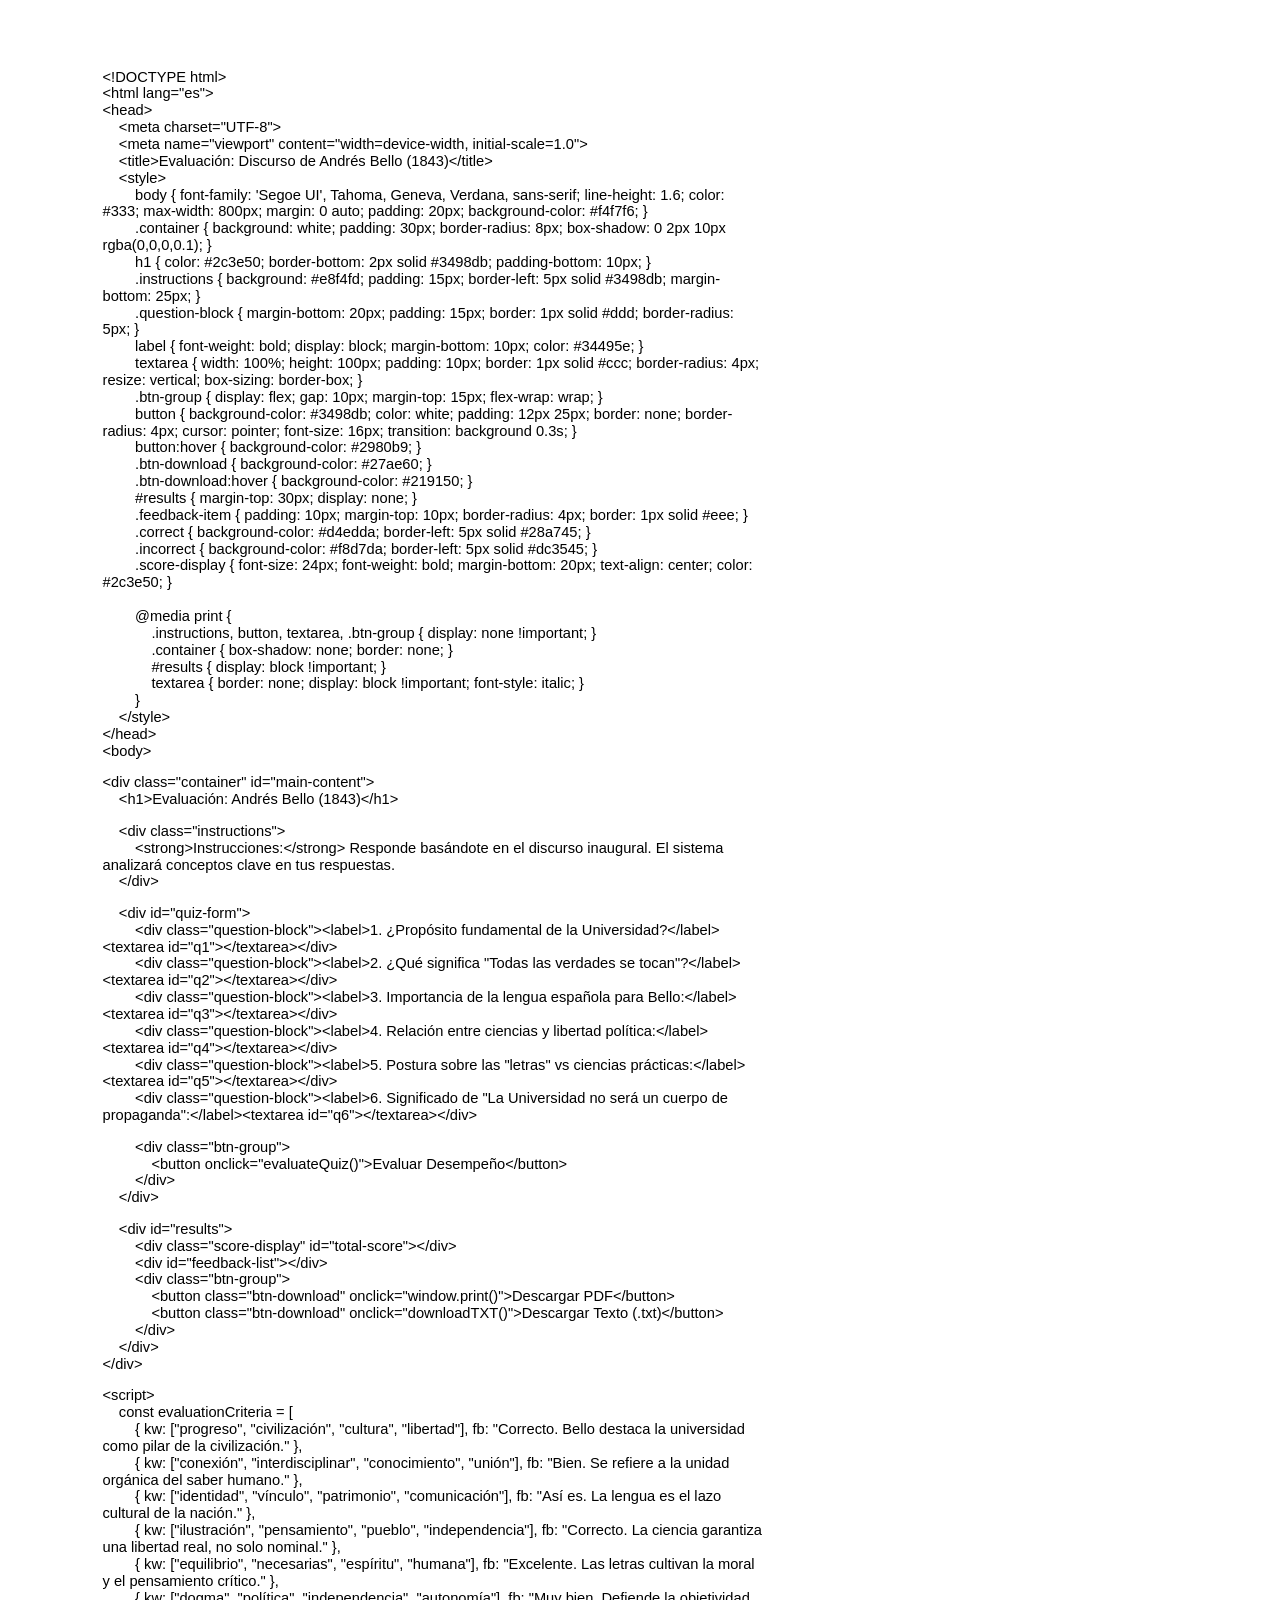
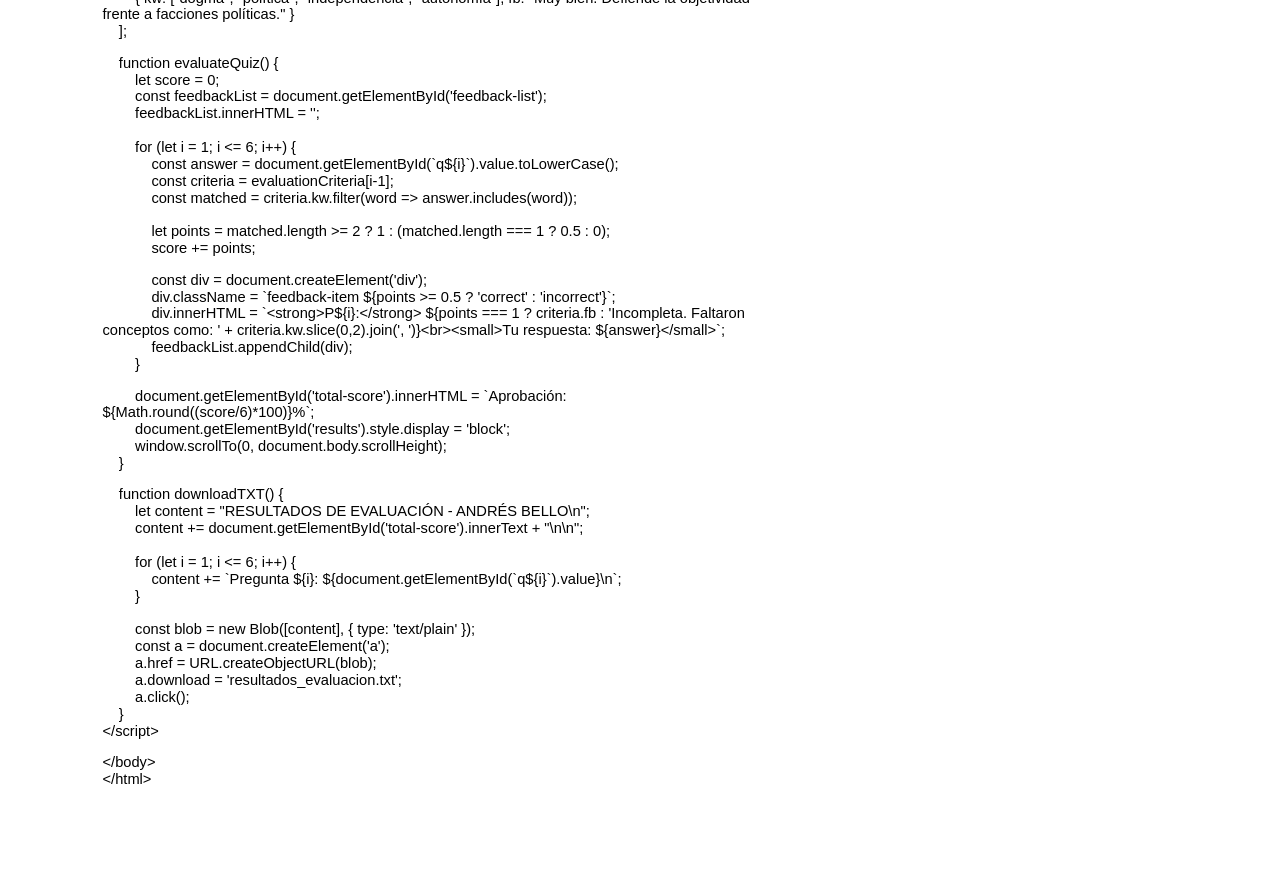
==== index.html @ 49337f55 "Add files via upload" ====
<html><head><meta content="text/html; charset=UTF-8" http-equiv="content-type"><style type="text/css">ol{margin:0;padding:0}table td,table th{padding:0}.c1{color:#000000;font-weight:400;text-decoration:none;vertical-align:baseline;font-size:11pt;font-family:"Arial";font-style:normal}.c0{padding-top:0pt;padding-bottom:0pt;line-height:1.15;orphans:2;widows:2;text-align:left}.c3{background-color:#ffffff;max-width:495.8pt;padding:45.4pt 45.4pt 58.4pt 70.9pt}.c2{height:11pt}.title{padding-top:0pt;color:#000000;font-size:26pt;padding-bottom:3pt;font-family:"Arial";line-height:1.15;page-break-after:avoid;orphans:2;widows:2;text-align:left}.subtitle{padding-top:0pt;color:#666666;font-size:15pt;padding-bottom:16pt;font-family:"Arial";line-height:1.15;page-break-after:avoid;orphans:2;widows:2;text-align:left}li{color:#000000;font-size:11pt;font-family:"Arial"}p{margin:0;color:#000000;font-size:11pt;font-family:"Arial"}h1{padding-top:20pt;color:#000000;font-size:20pt;padding-bottom:6pt;font-family:"Arial";line-height:1.15;page-break-after:avoid;orphans:2;widows:2;text-align:left}h2{padding-top:18pt;color:#000000;font-size:16pt;padding-bottom:6pt;font-family:"Arial";line-height:1.15;page-break-after:avoid;orphans:2;widows:2;text-align:left}h3{padding-top:16pt;color:#434343;font-size:14pt;padding-bottom:4pt;font-family:"Arial";line-height:1.15;page-break-after:avoid;orphans:2;widows:2;text-align:left}h4{padding-top:14pt;color:#666666;font-size:12pt;padding-bottom:4pt;font-family:"Arial";line-height:1.15;page-break-after:avoid;orphans:2;widows:2;text-align:left}h5{padding-top:12pt;color:#666666;font-size:11pt;padding-bottom:4pt;font-family:"Arial";line-height:1.15;page-break-after:avoid;orphans:2;widows:2;text-align:left}h6{padding-top:12pt;color:#666666;font-size:11pt;padding-bottom:4pt;font-family:"Arial";line-height:1.15;page-break-after:avoid;font-style:italic;orphans:2;widows:2;text-align:left}</style></head><body class="c3 doc-content"><p class="c0"><span class="c1">&lt;!DOCTYPE html&gt;</span></p><p class="c0"><span class="c1">&lt;html lang=&quot;es&quot;&gt;</span></p><p class="c0"><span class="c1">&lt;head&gt;</span></p><p class="c0"><span class="c1">&nbsp; &nbsp; &lt;meta charset=&quot;UTF-8&quot;&gt;</span></p><p class="c0"><span class="c1">&nbsp; &nbsp; &lt;meta name=&quot;viewport&quot; content=&quot;width=device-width, initial-scale=1.0&quot;&gt;</span></p><p class="c0"><span class="c1">&nbsp; &nbsp; &lt;title&gt;Evaluaci&oacute;n: Discurso de Andr&eacute;s Bello (1843)&lt;/title&gt;</span></p><p class="c0"><span class="c1">&nbsp; &nbsp; &lt;style&gt;</span></p><p class="c0"><span class="c1">&nbsp; &nbsp; &nbsp; &nbsp; body { font-family: &#39;Segoe UI&#39;, Tahoma, Geneva, Verdana, sans-serif; line-height: 1.6; color: #333; max-width: 800px; margin: 0 auto; padding: 20px; background-color: #f4f7f6; }</span></p><p class="c0"><span class="c1">&nbsp; &nbsp; &nbsp; &nbsp; .container { background: white; padding: 30px; border-radius: 8px; box-shadow: 0 2px 10px rgba(0,0,0,0.1); }</span></p><p class="c0"><span class="c1">&nbsp; &nbsp; &nbsp; &nbsp; h1 { color: #2c3e50; border-bottom: 2px solid #3498db; padding-bottom: 10px; }</span></p><p class="c0"><span class="c1">&nbsp; &nbsp; &nbsp; &nbsp; .instructions { background: #e8f4fd; padding: 15px; border-left: 5px solid #3498db; margin-bottom: 25px; }</span></p><p class="c0"><span class="c1">&nbsp; &nbsp; &nbsp; &nbsp; .question-block { margin-bottom: 20px; padding: 15px; border: 1px solid #ddd; border-radius: 5px; }</span></p><p class="c0"><span class="c1">&nbsp; &nbsp; &nbsp; &nbsp; label { font-weight: bold; display: block; margin-bottom: 10px; color: #34495e; }</span></p><p class="c0"><span class="c1">&nbsp; &nbsp; &nbsp; &nbsp; textarea { width: 100%; height: 100px; padding: 10px; border: 1px solid #ccc; border-radius: 4px; resize: vertical; box-sizing: border-box; }</span></p><p class="c0"><span class="c1">&nbsp; &nbsp; &nbsp; &nbsp; .btn-group { display: flex; gap: 10px; margin-top: 15px; flex-wrap: wrap; }</span></p><p class="c0"><span class="c1">&nbsp; &nbsp; &nbsp; &nbsp; button { background-color: #3498db; color: white; padding: 12px 25px; border: none; border-radius: 4px; cursor: pointer; font-size: 16px; transition: background 0.3s; }</span></p><p class="c0"><span class="c1">&nbsp; &nbsp; &nbsp; &nbsp; button:hover { background-color: #2980b9; }</span></p><p class="c0"><span class="c1">&nbsp; &nbsp; &nbsp; &nbsp; .btn-download { background-color: #27ae60; }</span></p><p class="c0"><span class="c1">&nbsp; &nbsp; &nbsp; &nbsp; .btn-download:hover { background-color: #219150; }</span></p><p class="c0"><span class="c1">&nbsp; &nbsp; &nbsp; &nbsp; #results { margin-top: 30px; display: none; }</span></p><p class="c0"><span class="c1">&nbsp; &nbsp; &nbsp; &nbsp; .feedback-item { padding: 10px; margin-top: 10px; border-radius: 4px; border: 1px solid #eee; }</span></p><p class="c0"><span class="c1">&nbsp; &nbsp; &nbsp; &nbsp; .correct { background-color: #d4edda; border-left: 5px solid #28a745; }</span></p><p class="c0"><span class="c1">&nbsp; &nbsp; &nbsp; &nbsp; .incorrect { background-color: #f8d7da; border-left: 5px solid #dc3545; }</span></p><p class="c0"><span class="c1">&nbsp; &nbsp; &nbsp; &nbsp; .score-display { font-size: 24px; font-weight: bold; margin-bottom: 20px; text-align: center; color: #2c3e50; }</span></p><p class="c0"><span class="c1">&nbsp; &nbsp; &nbsp; &nbsp; </span></p><p class="c0"><span class="c1">&nbsp; &nbsp; &nbsp; &nbsp; @media print {</span></p><p class="c0"><span class="c1">&nbsp; &nbsp; &nbsp; &nbsp; &nbsp; &nbsp; .instructions, button, textarea, .btn-group { display: none !important; }</span></p><p class="c0"><span class="c1">&nbsp; &nbsp; &nbsp; &nbsp; &nbsp; &nbsp; .container { box-shadow: none; border: none; }</span></p><p class="c0"><span class="c1">&nbsp; &nbsp; &nbsp; &nbsp; &nbsp; &nbsp; #results { display: block !important; }</span></p><p class="c0"><span class="c1">&nbsp; &nbsp; &nbsp; &nbsp; &nbsp; &nbsp; textarea { border: none; display: block !important; font-style: italic; }</span></p><p class="c0"><span class="c1">&nbsp; &nbsp; &nbsp; &nbsp; }</span></p><p class="c0"><span class="c1">&nbsp; &nbsp; &lt;/style&gt;</span></p><p class="c0"><span class="c1">&lt;/head&gt;</span></p><p class="c0"><span class="c1">&lt;body&gt;</span></p><p class="c0 c2"><span class="c1"></span></p><p class="c0"><span class="c1">&lt;div class=&quot;container&quot; id=&quot;main-content&quot;&gt;</span></p><p class="c0"><span class="c1">&nbsp; &nbsp; &lt;h1&gt;Evaluaci&oacute;n: Andr&eacute;s Bello (1843)&lt;/h1&gt;</span></p><p class="c0 c2"><span class="c1"></span></p><p class="c0"><span class="c1">&nbsp; &nbsp; &lt;div class=&quot;instructions&quot;&gt;</span></p><p class="c0"><span class="c1">&nbsp; &nbsp; &nbsp; &nbsp; &lt;strong&gt;Instrucciones:&lt;/strong&gt; Responde bas&aacute;ndote en el discurso inaugural. El sistema analizar&aacute; conceptos clave en tus respuestas.</span></p><p class="c0"><span class="c1">&nbsp; &nbsp; &lt;/div&gt;</span></p><p class="c0 c2"><span class="c1"></span></p><p class="c0"><span class="c1">&nbsp; &nbsp; &lt;div id=&quot;quiz-form&quot;&gt;</span></p><p class="c0"><span class="c1">&nbsp; &nbsp; &nbsp; &nbsp; &lt;div class=&quot;question-block&quot;&gt;&lt;label&gt;1. &iquest;Prop&oacute;sito fundamental de la Universidad?&lt;/label&gt;&lt;textarea id=&quot;q1&quot;&gt;&lt;/textarea&gt;&lt;/div&gt;</span></p><p class="c0"><span class="c1">&nbsp; &nbsp; &nbsp; &nbsp; &lt;div class=&quot;question-block&quot;&gt;&lt;label&gt;2. &iquest;Qu&eacute; significa &quot;Todas las verdades se tocan&quot;?&lt;/label&gt;&lt;textarea id=&quot;q2&quot;&gt;&lt;/textarea&gt;&lt;/div&gt;</span></p><p class="c0"><span class="c1">&nbsp; &nbsp; &nbsp; &nbsp; &lt;div class=&quot;question-block&quot;&gt;&lt;label&gt;3. Importancia de la lengua espa&ntilde;ola para Bello:&lt;/label&gt;&lt;textarea id=&quot;q3&quot;&gt;&lt;/textarea&gt;&lt;/div&gt;</span></p><p class="c0"><span class="c1">&nbsp; &nbsp; &nbsp; &nbsp; &lt;div class=&quot;question-block&quot;&gt;&lt;label&gt;4. Relaci&oacute;n entre ciencias y libertad pol&iacute;tica:&lt;/label&gt;&lt;textarea id=&quot;q4&quot;&gt;&lt;/textarea&gt;&lt;/div&gt;</span></p><p class="c0"><span class="c1">&nbsp; &nbsp; &nbsp; &nbsp; &lt;div class=&quot;question-block&quot;&gt;&lt;label&gt;5. Postura sobre las &quot;letras&quot; vs ciencias pr&aacute;cticas:&lt;/label&gt;&lt;textarea id=&quot;q5&quot;&gt;&lt;/textarea&gt;&lt;/div&gt;</span></p><p class="c0"><span class="c1">&nbsp; &nbsp; &nbsp; &nbsp; &lt;div class=&quot;question-block&quot;&gt;&lt;label&gt;6. Significado de &quot;La Universidad no ser&aacute; un cuerpo de propaganda&quot;:&lt;/label&gt;&lt;textarea id=&quot;q6&quot;&gt;&lt;/textarea&gt;&lt;/div&gt;</span></p><p class="c0 c2"><span class="c1"></span></p><p class="c0"><span class="c1">&nbsp; &nbsp; &nbsp; &nbsp; &lt;div class=&quot;btn-group&quot;&gt;</span></p><p class="c0"><span class="c1">&nbsp; &nbsp; &nbsp; &nbsp; &nbsp; &nbsp; &lt;button onclick=&quot;evaluateQuiz()&quot;&gt;Evaluar Desempe&ntilde;o&lt;/button&gt;</span></p><p class="c0"><span class="c1">&nbsp; &nbsp; &nbsp; &nbsp; &lt;/div&gt;</span></p><p class="c0"><span class="c1">&nbsp; &nbsp; &lt;/div&gt;</span></p><p class="c0 c2"><span class="c1"></span></p><p class="c0"><span class="c1">&nbsp; &nbsp; &lt;div id=&quot;results&quot;&gt;</span></p><p class="c0"><span class="c1">&nbsp; &nbsp; &nbsp; &nbsp; &lt;div class=&quot;score-display&quot; id=&quot;total-score&quot;&gt;&lt;/div&gt;</span></p><p class="c0"><span class="c1">&nbsp; &nbsp; &nbsp; &nbsp; &lt;div id=&quot;feedback-list&quot;&gt;&lt;/div&gt;</span></p><p class="c0"><span class="c1">&nbsp; &nbsp; &nbsp; &nbsp; &lt;div class=&quot;btn-group&quot;&gt;</span></p><p class="c0"><span class="c1">&nbsp; &nbsp; &nbsp; &nbsp; &nbsp; &nbsp; &lt;button class=&quot;btn-download&quot; onclick=&quot;window.print()&quot;&gt;Descargar PDF&lt;/button&gt;</span></p><p class="c0"><span class="c1">&nbsp; &nbsp; &nbsp; &nbsp; &nbsp; &nbsp; &lt;button class=&quot;btn-download&quot; onclick=&quot;downloadTXT()&quot;&gt;Descargar Texto (.txt)&lt;/button&gt;</span></p><p class="c0"><span class="c1">&nbsp; &nbsp; &nbsp; &nbsp; &lt;/div&gt;</span></p><p class="c0"><span class="c1">&nbsp; &nbsp; &lt;/div&gt;</span></p><p class="c0"><span class="c1">&lt;/div&gt;</span></p><p class="c0 c2"><span class="c1"></span></p><p class="c0"><span class="c1">&lt;script&gt;</span></p><p class="c0"><span class="c1">&nbsp; &nbsp; const evaluationCriteria = [</span></p><p class="c0"><span class="c1">&nbsp; &nbsp; &nbsp; &nbsp; { kw: [&quot;progreso&quot;, &quot;civilizaci&oacute;n&quot;, &quot;cultura&quot;, &quot;libertad&quot;], fb: &quot;Correcto. Bello destaca la universidad como pilar de la civilizaci&oacute;n.&quot; },</span></p><p class="c0"><span class="c1">&nbsp; &nbsp; &nbsp; &nbsp; { kw: [&quot;conexi&oacute;n&quot;, &quot;interdisciplinar&quot;, &quot;conocimiento&quot;, &quot;uni&oacute;n&quot;], fb: &quot;Bien. Se refiere a la unidad org&aacute;nica del saber humano.&quot; },</span></p><p class="c0"><span class="c1">&nbsp; &nbsp; &nbsp; &nbsp; { kw: [&quot;identidad&quot;, &quot;v&iacute;nculo&quot;, &quot;patrimonio&quot;, &quot;comunicaci&oacute;n&quot;], fb: &quot;As&iacute; es. La lengua es el lazo cultural de la naci&oacute;n.&quot; },</span></p><p class="c0"><span class="c1">&nbsp; &nbsp; &nbsp; &nbsp; { kw: [&quot;ilustraci&oacute;n&quot;, &quot;pensamiento&quot;, &quot;pueblo&quot;, &quot;independencia&quot;], fb: &quot;Correcto. La ciencia garantiza una libertad real, no solo nominal.&quot; },</span></p><p class="c0"><span class="c1">&nbsp; &nbsp; &nbsp; &nbsp; { kw: [&quot;equilibrio&quot;, &quot;necesarias&quot;, &quot;esp&iacute;ritu&quot;, &quot;humana&quot;], fb: &quot;Excelente. Las letras cultivan la moral y el pensamiento cr&iacute;tico.&quot; },</span></p><p class="c0"><span class="c1">&nbsp; &nbsp; &nbsp; &nbsp; { kw: [&quot;dogma&quot;, &quot;pol&iacute;tica&quot;, &quot;independencia&quot;, &quot;autonom&iacute;a&quot;], fb: &quot;Muy bien. Defiende la objetividad frente a facciones pol&iacute;ticas.&quot; }</span></p><p class="c0"><span class="c1">&nbsp; &nbsp; ];</span></p><p class="c0 c2"><span class="c1"></span></p><p class="c0"><span class="c1">&nbsp; &nbsp; function evaluateQuiz() {</span></p><p class="c0"><span class="c1">&nbsp; &nbsp; &nbsp; &nbsp; let score = 0;</span></p><p class="c0"><span class="c1">&nbsp; &nbsp; &nbsp; &nbsp; const feedbackList = document.getElementById(&#39;feedback-list&#39;);</span></p><p class="c0"><span class="c1">&nbsp; &nbsp; &nbsp; &nbsp; feedbackList.innerHTML = &#39;&#39;;</span></p><p class="c0"><span class="c1">&nbsp; &nbsp; &nbsp; &nbsp; </span></p><p class="c0"><span class="c1">&nbsp; &nbsp; &nbsp; &nbsp; for (let i = 1; i &lt;= 6; i++) {</span></p><p class="c0"><span class="c1">&nbsp; &nbsp; &nbsp; &nbsp; &nbsp; &nbsp; const answer = document.getElementById(`q${i}`).value.toLowerCase();</span></p><p class="c0"><span class="c1">&nbsp; &nbsp; &nbsp; &nbsp; &nbsp; &nbsp; const criteria = evaluationCriteria[i-1];</span></p><p class="c0"><span class="c1">&nbsp; &nbsp; &nbsp; &nbsp; &nbsp; &nbsp; const matched = criteria.kw.filter(word =&gt; answer.includes(word));</span></p><p class="c0"><span class="c1">&nbsp; &nbsp; &nbsp; &nbsp; &nbsp; &nbsp; </span></p><p class="c0"><span class="c1">&nbsp; &nbsp; &nbsp; &nbsp; &nbsp; &nbsp; let points = matched.length &gt;= 2 ? 1 : (matched.length === 1 ? 0.5 : 0);</span></p><p class="c0"><span class="c1">&nbsp; &nbsp; &nbsp; &nbsp; &nbsp; &nbsp; score += points;</span></p><p class="c0 c2"><span class="c1"></span></p><p class="c0"><span class="c1">&nbsp; &nbsp; &nbsp; &nbsp; &nbsp; &nbsp; const div = document.createElement(&#39;div&#39;);</span></p><p class="c0"><span class="c1">&nbsp; &nbsp; &nbsp; &nbsp; &nbsp; &nbsp; div.className = `feedback-item ${points &gt;= 0.5 ? &#39;correct&#39; : &#39;incorrect&#39;}`;</span></p><p class="c0"><span class="c1">&nbsp; &nbsp; &nbsp; &nbsp; &nbsp; &nbsp; div.innerHTML = `&lt;strong&gt;P${i}:&lt;/strong&gt; ${points === 1 ? criteria.fb : &#39;Incompleta. Faltaron conceptos como: &#39; + criteria.kw.slice(0,2).join(&#39;, &#39;)}&lt;br&gt;&lt;small&gt;Tu respuesta: ${answer}&lt;/small&gt;`;</span></p><p class="c0"><span class="c1">&nbsp; &nbsp; &nbsp; &nbsp; &nbsp; &nbsp; feedbackList.appendChild(div);</span></p><p class="c0"><span class="c1">&nbsp; &nbsp; &nbsp; &nbsp; }</span></p><p class="c0 c2"><span class="c1"></span></p><p class="c0"><span class="c1">&nbsp; &nbsp; &nbsp; &nbsp; document.getElementById(&#39;total-score&#39;).innerHTML = `Aprobaci&oacute;n: ${Math.round((score/6)*100)}%`;</span></p><p class="c0"><span class="c1">&nbsp; &nbsp; &nbsp; &nbsp; document.getElementById(&#39;results&#39;).style.display = &#39;block&#39;;</span></p><p class="c0"><span class="c1">&nbsp; &nbsp; &nbsp; &nbsp; window.scrollTo(0, document.body.scrollHeight);</span></p><p class="c0"><span class="c1">&nbsp; &nbsp; }</span></p><p class="c0 c2"><span class="c1"></span></p><p class="c0"><span class="c1">&nbsp; &nbsp; function downloadTXT() {</span></p><p class="c0"><span class="c1">&nbsp; &nbsp; &nbsp; &nbsp; let content = &quot;RESULTADOS DE EVALUACI&Oacute;N - ANDR&Eacute;S BELLO\n&quot;;</span></p><p class="c0"><span class="c1">&nbsp; &nbsp; &nbsp; &nbsp; content += document.getElementById(&#39;total-score&#39;).innerText + &quot;\n\n&quot;;</span></p><p class="c0"><span class="c1">&nbsp; &nbsp; &nbsp; &nbsp; </span></p><p class="c0"><span class="c1">&nbsp; &nbsp; &nbsp; &nbsp; for (let i = 1; i &lt;= 6; i++) {</span></p><p class="c0"><span class="c1">&nbsp; &nbsp; &nbsp; &nbsp; &nbsp; &nbsp; content += `Pregunta ${i}: ${document.getElementById(`q${i}`).value}\n`;</span></p><p class="c0"><span class="c1">&nbsp; &nbsp; &nbsp; &nbsp; }</span></p><p class="c0"><span class="c1">&nbsp; &nbsp; &nbsp; &nbsp; </span></p><p class="c0"><span class="c1">&nbsp; &nbsp; &nbsp; &nbsp; const blob = new Blob([content], { type: &#39;text/plain&#39; });</span></p><p class="c0"><span class="c1">&nbsp; &nbsp; &nbsp; &nbsp; const a = document.createElement(&#39;a&#39;);</span></p><p class="c0"><span class="c1">&nbsp; &nbsp; &nbsp; &nbsp; a.href = URL.createObjectURL(blob);</span></p><p class="c0"><span class="c1">&nbsp; &nbsp; &nbsp; &nbsp; a.download = &#39;resultados_evaluacion.txt&#39;;</span></p><p class="c0"><span class="c1">&nbsp; &nbsp; &nbsp; &nbsp; a.click();</span></p><p class="c0"><span class="c1">&nbsp; &nbsp; }</span></p><p class="c0"><span class="c1">&lt;/script&gt;</span></p><p class="c0 c2"><span class="c1"></span></p><p class="c0"><span class="c1">&lt;/body&gt;</span></p><p class="c0"><span class="c1">&lt;/html&gt;</span></p><p class="c0 c2"><span class="c1"></span></p></body></html>
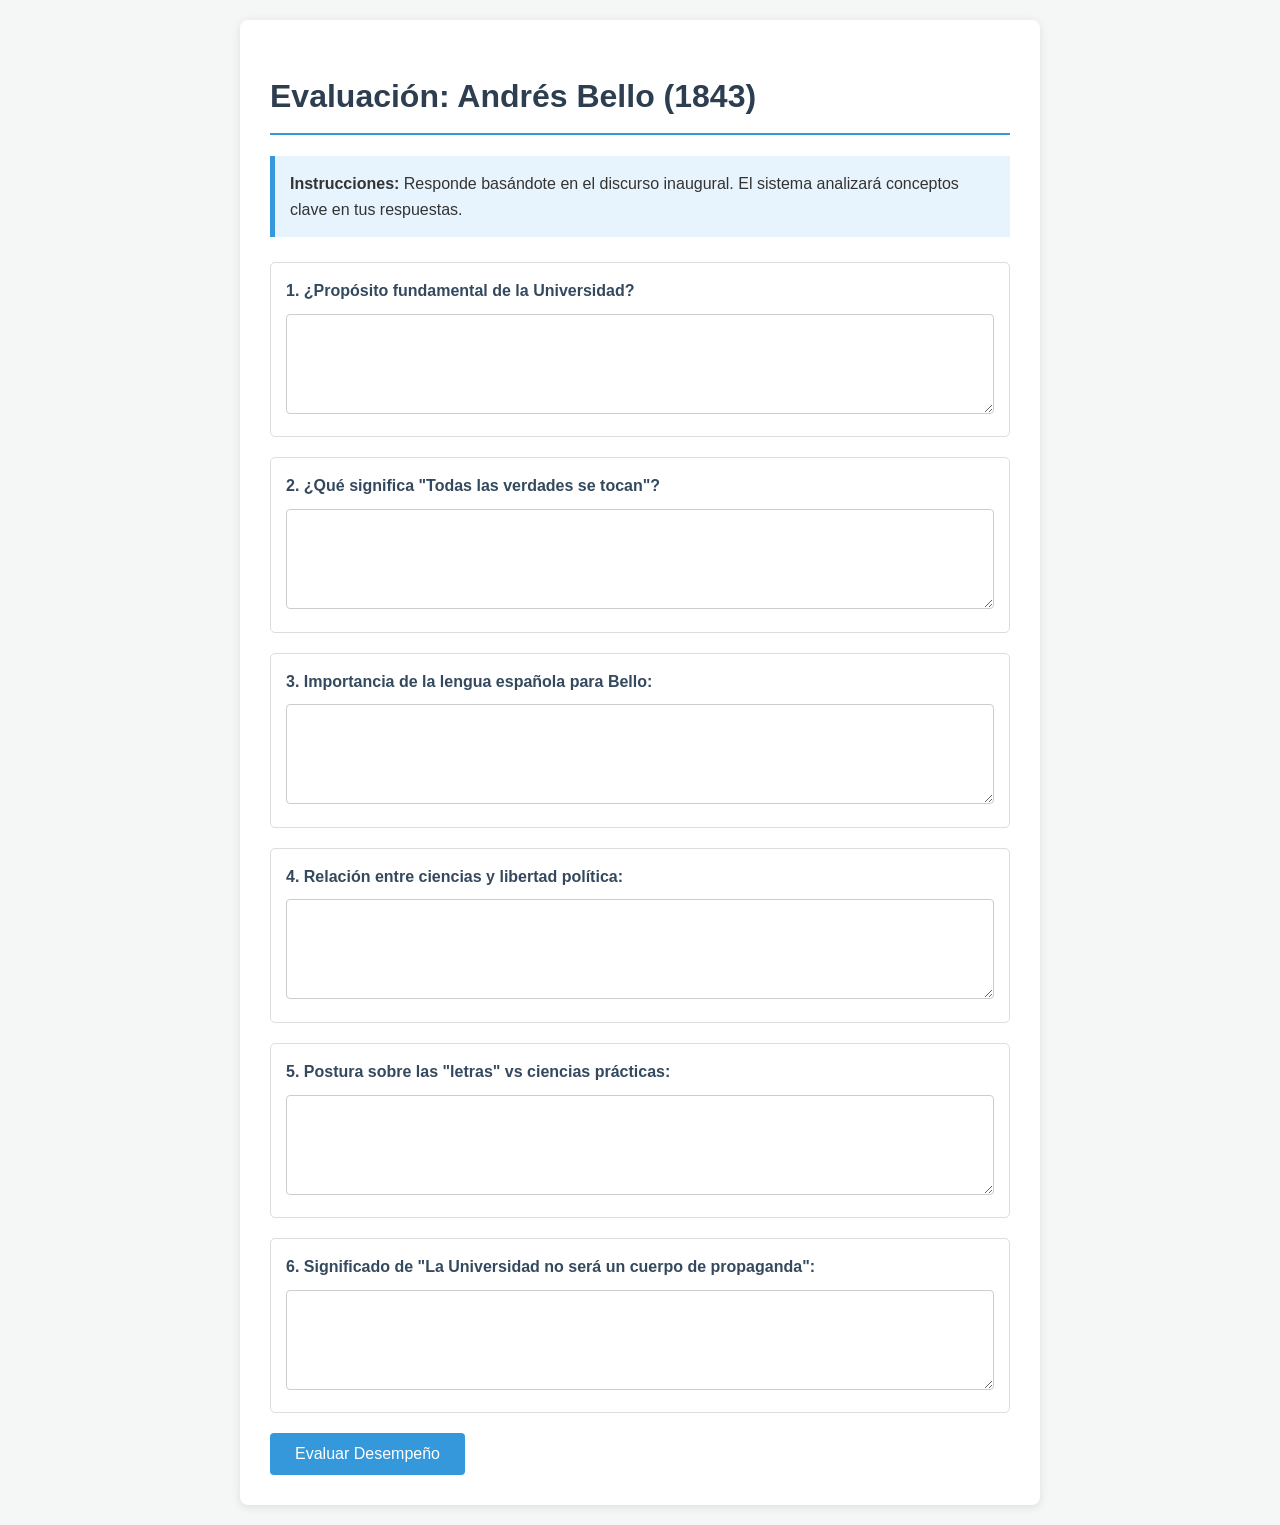
==== commit 7aa7bdb6: "Update index.html" ====
--- a/index.html
+++ b/index.html
@@ -1 +1,117 @@
-<html><head><meta content="text/html; charset=UTF-8" http-equiv="content-type"><style type="text/css">ol{margin:0;padding:0}table td,table th{padding:0}.c1{color:#000000;font-weight:400;text-decoration:none;vertical-align:baseline;font-size:11pt;font-family:"Arial";font-style:normal}.c0{padding-top:0pt;padding-bottom:0pt;line-height:1.15;orphans:2;widows:2;text-align:left}.c3{background-color:#ffffff;max-width:495.8pt;padding:45.4pt 45.4pt 58.4pt 70.9pt}.c2{height:11pt}.title{padding-top:0pt;color:#000000;font-size:26pt;padding-bottom:3pt;font-family:"Arial";line-height:1.15;page-break-after:avoid;orphans:2;widows:2;text-align:left}.subtitle{padding-top:0pt;color:#666666;font-size:15pt;padding-bottom:16pt;font-family:"Arial";line-height:1.15;page-break-after:avoid;orphans:2;widows:2;text-align:left}li{color:#000000;font-size:11pt;font-family:"Arial"}p{margin:0;color:#000000;font-size:11pt;font-family:"Arial"}h1{padding-top:20pt;color:#000000;font-size:20pt;padding-bottom:6pt;font-family:"Arial";line-height:1.15;page-break-after:avoid;orphans:2;widows:2;text-align:left}h2{padding-top:18pt;color:#000000;font-size:16pt;padding-bottom:6pt;font-family:"Arial";line-height:1.15;page-break-after:avoid;orphans:2;widows:2;text-align:left}h3{padding-top:16pt;color:#434343;font-size:14pt;padding-bottom:4pt;font-family:"Arial";line-height:1.15;page-break-after:avoid;orphans:2;widows:2;text-align:left}h4{padding-top:14pt;color:#666666;font-size:12pt;padding-bottom:4pt;font-family:"Arial";line-height:1.15;page-break-after:avoid;orphans:2;widows:2;text-align:left}h5{padding-top:12pt;color:#666666;font-size:11pt;padding-bottom:4pt;font-family:"Arial";line-height:1.15;page-break-after:avoid;orphans:2;widows:2;text-align:left}h6{padding-top:12pt;color:#666666;font-size:11pt;padding-bottom:4pt;font-family:"Arial";line-height:1.15;page-break-after:avoid;font-style:italic;orphans:2;widows:2;text-align:left}</style></head><body class="c3 doc-content"><p class="c0"><span class="c1">&lt;!DOCTYPE html&gt;</span></p><p class="c0"><span class="c1">&lt;html lang=&quot;es&quot;&gt;</span></p><p class="c0"><span class="c1">&lt;head&gt;</span></p><p class="c0"><span class="c1">&nbsp; &nbsp; &lt;meta charset=&quot;UTF-8&quot;&gt;</span></p><p class="c0"><span class="c1">&nbsp; &nbsp; &lt;meta name=&quot;viewport&quot; content=&quot;width=device-width, initial-scale=1.0&quot;&gt;</span></p><p class="c0"><span class="c1">&nbsp; &nbsp; &lt;title&gt;Evaluaci&oacute;n: Discurso de Andr&eacute;s Bello (1843)&lt;/title&gt;</span></p><p class="c0"><span class="c1">&nbsp; &nbsp; &lt;style&gt;</span></p><p class="c0"><span class="c1">&nbsp; &nbsp; &nbsp; &nbsp; body { font-family: &#39;Segoe UI&#39;, Tahoma, Geneva, Verdana, sans-serif; line-height: 1.6; color: #333; max-width: 800px; margin: 0 auto; padding: 20px; background-color: #f4f7f6; }</span></p><p class="c0"><span class="c1">&nbsp; &nbsp; &nbsp; &nbsp; .container { background: white; padding: 30px; border-radius: 8px; box-shadow: 0 2px 10px rgba(0,0,0,0.1); }</span></p><p class="c0"><span class="c1">&nbsp; &nbsp; &nbsp; &nbsp; h1 { color: #2c3e50; border-bottom: 2px solid #3498db; padding-bottom: 10px; }</span></p><p class="c0"><span class="c1">&nbsp; &nbsp; &nbsp; &nbsp; .instructions { background: #e8f4fd; padding: 15px; border-left: 5px solid #3498db; margin-bottom: 25px; }</span></p><p class="c0"><span class="c1">&nbsp; &nbsp; &nbsp; &nbsp; .question-block { margin-bottom: 20px; padding: 15px; border: 1px solid #ddd; border-radius: 5px; }</span></p><p class="c0"><span class="c1">&nbsp; &nbsp; &nbsp; &nbsp; label { font-weight: bold; display: block; margin-bottom: 10px; color: #34495e; }</span></p><p class="c0"><span class="c1">&nbsp; &nbsp; &nbsp; &nbsp; textarea { width: 100%; height: 100px; padding: 10px; border: 1px solid #ccc; border-radius: 4px; resize: vertical; box-sizing: border-box; }</span></p><p class="c0"><span class="c1">&nbsp; &nbsp; &nbsp; &nbsp; .btn-group { display: flex; gap: 10px; margin-top: 15px; flex-wrap: wrap; }</span></p><p class="c0"><span class="c1">&nbsp; &nbsp; &nbsp; &nbsp; button { background-color: #3498db; color: white; padding: 12px 25px; border: none; border-radius: 4px; cursor: pointer; font-size: 16px; transition: background 0.3s; }</span></p><p class="c0"><span class="c1">&nbsp; &nbsp; &nbsp; &nbsp; button:hover { background-color: #2980b9; }</span></p><p class="c0"><span class="c1">&nbsp; &nbsp; &nbsp; &nbsp; .btn-download { background-color: #27ae60; }</span></p><p class="c0"><span class="c1">&nbsp; &nbsp; &nbsp; &nbsp; .btn-download:hover { background-color: #219150; }</span></p><p class="c0"><span class="c1">&nbsp; &nbsp; &nbsp; &nbsp; #results { margin-top: 30px; display: none; }</span></p><p class="c0"><span class="c1">&nbsp; &nbsp; &nbsp; &nbsp; .feedback-item { padding: 10px; margin-top: 10px; border-radius: 4px; border: 1px solid #eee; }</span></p><p class="c0"><span class="c1">&nbsp; &nbsp; &nbsp; &nbsp; .correct { background-color: #d4edda; border-left: 5px solid #28a745; }</span></p><p class="c0"><span class="c1">&nbsp; &nbsp; &nbsp; &nbsp; .incorrect { background-color: #f8d7da; border-left: 5px solid #dc3545; }</span></p><p class="c0"><span class="c1">&nbsp; &nbsp; &nbsp; &nbsp; .score-display { font-size: 24px; font-weight: bold; margin-bottom: 20px; text-align: center; color: #2c3e50; }</span></p><p class="c0"><span class="c1">&nbsp; &nbsp; &nbsp; &nbsp; </span></p><p class="c0"><span class="c1">&nbsp; &nbsp; &nbsp; &nbsp; @media print {</span></p><p class="c0"><span class="c1">&nbsp; &nbsp; &nbsp; &nbsp; &nbsp; &nbsp; .instructions, button, textarea, .btn-group { display: none !important; }</span></p><p class="c0"><span class="c1">&nbsp; &nbsp; &nbsp; &nbsp; &nbsp; &nbsp; .container { box-shadow: none; border: none; }</span></p><p class="c0"><span class="c1">&nbsp; &nbsp; &nbsp; &nbsp; &nbsp; &nbsp; #results { display: block !important; }</span></p><p class="c0"><span class="c1">&nbsp; &nbsp; &nbsp; &nbsp; &nbsp; &nbsp; textarea { border: none; display: block !important; font-style: italic; }</span></p><p class="c0"><span class="c1">&nbsp; &nbsp; &nbsp; &nbsp; }</span></p><p class="c0"><span class="c1">&nbsp; &nbsp; &lt;/style&gt;</span></p><p class="c0"><span class="c1">&lt;/head&gt;</span></p><p class="c0"><span class="c1">&lt;body&gt;</span></p><p class="c0 c2"><span class="c1"></span></p><p class="c0"><span class="c1">&lt;div class=&quot;container&quot; id=&quot;main-content&quot;&gt;</span></p><p class="c0"><span class="c1">&nbsp; &nbsp; &lt;h1&gt;Evaluaci&oacute;n: Andr&eacute;s Bello (1843)&lt;/h1&gt;</span></p><p class="c0 c2"><span class="c1"></span></p><p class="c0"><span class="c1">&nbsp; &nbsp; &lt;div class=&quot;instructions&quot;&gt;</span></p><p class="c0"><span class="c1">&nbsp; &nbsp; &nbsp; &nbsp; &lt;strong&gt;Instrucciones:&lt;/strong&gt; Responde bas&aacute;ndote en el discurso inaugural. El sistema analizar&aacute; conceptos clave en tus respuestas.</span></p><p class="c0"><span class="c1">&nbsp; &nbsp; &lt;/div&gt;</span></p><p class="c0 c2"><span class="c1"></span></p><p class="c0"><span class="c1">&nbsp; &nbsp; &lt;div id=&quot;quiz-form&quot;&gt;</span></p><p class="c0"><span class="c1">&nbsp; &nbsp; &nbsp; &nbsp; &lt;div class=&quot;question-block&quot;&gt;&lt;label&gt;1. &iquest;Prop&oacute;sito fundamental de la Universidad?&lt;/label&gt;&lt;textarea id=&quot;q1&quot;&gt;&lt;/textarea&gt;&lt;/div&gt;</span></p><p class="c0"><span class="c1">&nbsp; &nbsp; &nbsp; &nbsp; &lt;div class=&quot;question-block&quot;&gt;&lt;label&gt;2. &iquest;Qu&eacute; significa &quot;Todas las verdades se tocan&quot;?&lt;/label&gt;&lt;textarea id=&quot;q2&quot;&gt;&lt;/textarea&gt;&lt;/div&gt;</span></p><p class="c0"><span class="c1">&nbsp; &nbsp; &nbsp; &nbsp; &lt;div class=&quot;question-block&quot;&gt;&lt;label&gt;3. Importancia de la lengua espa&ntilde;ola para Bello:&lt;/label&gt;&lt;textarea id=&quot;q3&quot;&gt;&lt;/textarea&gt;&lt;/div&gt;</span></p><p class="c0"><span class="c1">&nbsp; &nbsp; &nbsp; &nbsp; &lt;div class=&quot;question-block&quot;&gt;&lt;label&gt;4. Relaci&oacute;n entre ciencias y libertad pol&iacute;tica:&lt;/label&gt;&lt;textarea id=&quot;q4&quot;&gt;&lt;/textarea&gt;&lt;/div&gt;</span></p><p class="c0"><span class="c1">&nbsp; &nbsp; &nbsp; &nbsp; &lt;div class=&quot;question-block&quot;&gt;&lt;label&gt;5. Postura sobre las &quot;letras&quot; vs ciencias pr&aacute;cticas:&lt;/label&gt;&lt;textarea id=&quot;q5&quot;&gt;&lt;/textarea&gt;&lt;/div&gt;</span></p><p class="c0"><span class="c1">&nbsp; &nbsp; &nbsp; &nbsp; &lt;div class=&quot;question-block&quot;&gt;&lt;label&gt;6. Significado de &quot;La Universidad no ser&aacute; un cuerpo de propaganda&quot;:&lt;/label&gt;&lt;textarea id=&quot;q6&quot;&gt;&lt;/textarea&gt;&lt;/div&gt;</span></p><p class="c0 c2"><span class="c1"></span></p><p class="c0"><span class="c1">&nbsp; &nbsp; &nbsp; &nbsp; &lt;div class=&quot;btn-group&quot;&gt;</span></p><p class="c0"><span class="c1">&nbsp; &nbsp; &nbsp; &nbsp; &nbsp; &nbsp; &lt;button onclick=&quot;evaluateQuiz()&quot;&gt;Evaluar Desempe&ntilde;o&lt;/button&gt;</span></p><p class="c0"><span class="c1">&nbsp; &nbsp; &nbsp; &nbsp; &lt;/div&gt;</span></p><p class="c0"><span class="c1">&nbsp; &nbsp; &lt;/div&gt;</span></p><p class="c0 c2"><span class="c1"></span></p><p class="c0"><span class="c1">&nbsp; &nbsp; &lt;div id=&quot;results&quot;&gt;</span></p><p class="c0"><span class="c1">&nbsp; &nbsp; &nbsp; &nbsp; &lt;div class=&quot;score-display&quot; id=&quot;total-score&quot;&gt;&lt;/div&gt;</span></p><p class="c0"><span class="c1">&nbsp; &nbsp; &nbsp; &nbsp; &lt;div id=&quot;feedback-list&quot;&gt;&lt;/div&gt;</span></p><p class="c0"><span class="c1">&nbsp; &nbsp; &nbsp; &nbsp; &lt;div class=&quot;btn-group&quot;&gt;</span></p><p class="c0"><span class="c1">&nbsp; &nbsp; &nbsp; &nbsp; &nbsp; &nbsp; &lt;button class=&quot;btn-download&quot; onclick=&quot;window.print()&quot;&gt;Descargar PDF&lt;/button&gt;</span></p><p class="c0"><span class="c1">&nbsp; &nbsp; &nbsp; &nbsp; &nbsp; &nbsp; &lt;button class=&quot;btn-download&quot; onclick=&quot;downloadTXT()&quot;&gt;Descargar Texto (.txt)&lt;/button&gt;</span></p><p class="c0"><span class="c1">&nbsp; &nbsp; &nbsp; &nbsp; &lt;/div&gt;</span></p><p class="c0"><span class="c1">&nbsp; &nbsp; &lt;/div&gt;</span></p><p class="c0"><span class="c1">&lt;/div&gt;</span></p><p class="c0 c2"><span class="c1"></span></p><p class="c0"><span class="c1">&lt;script&gt;</span></p><p class="c0"><span class="c1">&nbsp; &nbsp; const evaluationCriteria = [</span></p><p class="c0"><span class="c1">&nbsp; &nbsp; &nbsp; &nbsp; { kw: [&quot;progreso&quot;, &quot;civilizaci&oacute;n&quot;, &quot;cultura&quot;, &quot;libertad&quot;], fb: &quot;Correcto. Bello destaca la universidad como pilar de la civilizaci&oacute;n.&quot; },</span></p><p class="c0"><span class="c1">&nbsp; &nbsp; &nbsp; &nbsp; { kw: [&quot;conexi&oacute;n&quot;, &quot;interdisciplinar&quot;, &quot;conocimiento&quot;, &quot;uni&oacute;n&quot;], fb: &quot;Bien. Se refiere a la unidad org&aacute;nica del saber humano.&quot; },</span></p><p class="c0"><span class="c1">&nbsp; &nbsp; &nbsp; &nbsp; { kw: [&quot;identidad&quot;, &quot;v&iacute;nculo&quot;, &quot;patrimonio&quot;, &quot;comunicaci&oacute;n&quot;], fb: &quot;As&iacute; es. La lengua es el lazo cultural de la naci&oacute;n.&quot; },</span></p><p class="c0"><span class="c1">&nbsp; &nbsp; &nbsp; &nbsp; { kw: [&quot;ilustraci&oacute;n&quot;, &quot;pensamiento&quot;, &quot;pueblo&quot;, &quot;independencia&quot;], fb: &quot;Correcto. La ciencia garantiza una libertad real, no solo nominal.&quot; },</span></p><p class="c0"><span class="c1">&nbsp; &nbsp; &nbsp; &nbsp; { kw: [&quot;equilibrio&quot;, &quot;necesarias&quot;, &quot;esp&iacute;ritu&quot;, &quot;humana&quot;], fb: &quot;Excelente. Las letras cultivan la moral y el pensamiento cr&iacute;tico.&quot; },</span></p><p class="c0"><span class="c1">&nbsp; &nbsp; &nbsp; &nbsp; { kw: [&quot;dogma&quot;, &quot;pol&iacute;tica&quot;, &quot;independencia&quot;, &quot;autonom&iacute;a&quot;], fb: &quot;Muy bien. Defiende la objetividad frente a facciones pol&iacute;ticas.&quot; }</span></p><p class="c0"><span class="c1">&nbsp; &nbsp; ];</span></p><p class="c0 c2"><span class="c1"></span></p><p class="c0"><span class="c1">&nbsp; &nbsp; function evaluateQuiz() {</span></p><p class="c0"><span class="c1">&nbsp; &nbsp; &nbsp; &nbsp; let score = 0;</span></p><p class="c0"><span class="c1">&nbsp; &nbsp; &nbsp; &nbsp; const feedbackList = document.getElementById(&#39;feedback-list&#39;);</span></p><p class="c0"><span class="c1">&nbsp; &nbsp; &nbsp; &nbsp; feedbackList.innerHTML = &#39;&#39;;</span></p><p class="c0"><span class="c1">&nbsp; &nbsp; &nbsp; &nbsp; </span></p><p class="c0"><span class="c1">&nbsp; &nbsp; &nbsp; &nbsp; for (let i = 1; i &lt;= 6; i++) {</span></p><p class="c0"><span class="c1">&nbsp; &nbsp; &nbsp; &nbsp; &nbsp; &nbsp; const answer = document.getElementById(`q${i}`).value.toLowerCase();</span></p><p class="c0"><span class="c1">&nbsp; &nbsp; &nbsp; &nbsp; &nbsp; &nbsp; const criteria = evaluationCriteria[i-1];</span></p><p class="c0"><span class="c1">&nbsp; &nbsp; &nbsp; &nbsp; &nbsp; &nbsp; const matched = criteria.kw.filter(word =&gt; answer.includes(word));</span></p><p class="c0"><span class="c1">&nbsp; &nbsp; &nbsp; &nbsp; &nbsp; &nbsp; </span></p><p class="c0"><span class="c1">&nbsp; &nbsp; &nbsp; &nbsp; &nbsp; &nbsp; let points = matched.length &gt;= 2 ? 1 : (matched.length === 1 ? 0.5 : 0);</span></p><p class="c0"><span class="c1">&nbsp; &nbsp; &nbsp; &nbsp; &nbsp; &nbsp; score += points;</span></p><p class="c0 c2"><span class="c1"></span></p><p class="c0"><span class="c1">&nbsp; &nbsp; &nbsp; &nbsp; &nbsp; &nbsp; const div = document.createElement(&#39;div&#39;);</span></p><p class="c0"><span class="c1">&nbsp; &nbsp; &nbsp; &nbsp; &nbsp; &nbsp; div.className = `feedback-item ${points &gt;= 0.5 ? &#39;correct&#39; : &#39;incorrect&#39;}`;</span></p><p class="c0"><span class="c1">&nbsp; &nbsp; &nbsp; &nbsp; &nbsp; &nbsp; div.innerHTML = `&lt;strong&gt;P${i}:&lt;/strong&gt; ${points === 1 ? criteria.fb : &#39;Incompleta. Faltaron conceptos como: &#39; + criteria.kw.slice(0,2).join(&#39;, &#39;)}&lt;br&gt;&lt;small&gt;Tu respuesta: ${answer}&lt;/small&gt;`;</span></p><p class="c0"><span class="c1">&nbsp; &nbsp; &nbsp; &nbsp; &nbsp; &nbsp; feedbackList.appendChild(div);</span></p><p class="c0"><span class="c1">&nbsp; &nbsp; &nbsp; &nbsp; }</span></p><p class="c0 c2"><span class="c1"></span></p><p class="c0"><span class="c1">&nbsp; &nbsp; &nbsp; &nbsp; document.getElementById(&#39;total-score&#39;).innerHTML = `Aprobaci&oacute;n: ${Math.round((score/6)*100)}%`;</span></p><p class="c0"><span class="c1">&nbsp; &nbsp; &nbsp; &nbsp; document.getElementById(&#39;results&#39;).style.display = &#39;block&#39;;</span></p><p class="c0"><span class="c1">&nbsp; &nbsp; &nbsp; &nbsp; window.scrollTo(0, document.body.scrollHeight);</span></p><p class="c0"><span class="c1">&nbsp; &nbsp; }</span></p><p class="c0 c2"><span class="c1"></span></p><p class="c0"><span class="c1">&nbsp; &nbsp; function downloadTXT() {</span></p><p class="c0"><span class="c1">&nbsp; &nbsp; &nbsp; &nbsp; let content = &quot;RESULTADOS DE EVALUACI&Oacute;N - ANDR&Eacute;S BELLO\n&quot;;</span></p><p class="c0"><span class="c1">&nbsp; &nbsp; &nbsp; &nbsp; content += document.getElementById(&#39;total-score&#39;).innerText + &quot;\n\n&quot;;</span></p><p class="c0"><span class="c1">&nbsp; &nbsp; &nbsp; &nbsp; </span></p><p class="c0"><span class="c1">&nbsp; &nbsp; &nbsp; &nbsp; for (let i = 1; i &lt;= 6; i++) {</span></p><p class="c0"><span class="c1">&nbsp; &nbsp; &nbsp; &nbsp; &nbsp; &nbsp; content += `Pregunta ${i}: ${document.getElementById(`q${i}`).value}\n`;</span></p><p class="c0"><span class="c1">&nbsp; &nbsp; &nbsp; &nbsp; }</span></p><p class="c0"><span class="c1">&nbsp; &nbsp; &nbsp; &nbsp; </span></p><p class="c0"><span class="c1">&nbsp; &nbsp; &nbsp; &nbsp; const blob = new Blob([content], { type: &#39;text/plain&#39; });</span></p><p class="c0"><span class="c1">&nbsp; &nbsp; &nbsp; &nbsp; const a = document.createElement(&#39;a&#39;);</span></p><p class="c0"><span class="c1">&nbsp; &nbsp; &nbsp; &nbsp; a.href = URL.createObjectURL(blob);</span></p><p class="c0"><span class="c1">&nbsp; &nbsp; &nbsp; &nbsp; a.download = &#39;resultados_evaluacion.txt&#39;;</span></p><p class="c0"><span class="c1">&nbsp; &nbsp; &nbsp; &nbsp; a.click();</span></p><p class="c0"><span class="c1">&nbsp; &nbsp; }</span></p><p class="c0"><span class="c1">&lt;/script&gt;</span></p><p class="c0 c2"><span class="c1"></span></p><p class="c0"><span class="c1">&lt;/body&gt;</span></p><p class="c0"><span class="c1">&lt;/html&gt;</span></p><p class="c0 c2"><span class="c1"></span></p></body></html>+<!DOCTYPE html>
+<html lang="es">
+<head>
+    <meta charset="UTF-8">
+    <meta name="viewport" content="width=device-width, initial-scale=1.0">
+    <title>Evaluación: Discurso de Andrés Bello (1843)</title>
+    <style>
+        body { font-family: 'Segoe UI', Tahoma, Geneva, Verdana, sans-serif; line-height: 1.6; color: #333; max-width: 800px; margin: 0 auto; padding: 20px; background-color: #f4f7f6; }
+        .container { background: white; padding: 30px; border-radius: 8px; box-shadow: 0 2px 10px rgba(0,0,0,0.1); }
+        h1 { color: #2c3e50; border-bottom: 2px solid #3498db; padding-bottom: 10px; }
+        .instructions { background: #e8f4fd; padding: 15px; border-left: 5px solid #3498db; margin-bottom: 25px; }
+        .question-block { margin-bottom: 20px; padding: 15px; border: 1px solid #ddd; border-radius: 5px; }
+        label { font-weight: bold; display: block; margin-bottom: 10px; color: #34495e; }
+        textarea { width: 100%; height: 100px; padding: 10px; border: 1px solid #ccc; border-radius: 4px; resize: vertical; box-sizing: border-box; }
+        .btn-group { display: flex; gap: 10px; margin-top: 15px; flex-wrap: wrap; }
+        button { background-color: #3498db; color: white; padding: 12px 25px; border: none; border-radius: 4px; cursor: pointer; font-size: 16px; transition: background 0.3s; }
+        button:hover { background-color: #2980b9; }
+        .btn-download { background-color: #27ae60; }
+        .btn-download:hover { background-color: #219150; }
+        #results { margin-top: 30px; display: none; }
+        .feedback-item { padding: 10px; margin-top: 10px; border-radius: 4px; border: 1px solid #eee; }
+        .correct { background-color: #d4edda; border-left: 5px solid #28a745; }
+        .incorrect { background-color: #f8d7da; border-left: 5px solid #dc3545; }
+        .score-display { font-size: 24px; font-weight: bold; margin-bottom: 20px; text-align: center; color: #2c3e50; }
+        
+        @media print {
+            .instructions, button, textarea, .btn-group { display: none !important; }
+            .container { box-shadow: none; border: none; }
+            #results { display: block !important; }
+            textarea { border: none; display: block !important; font-style: italic; }
+        }
+    </style>
+</head>
+<body>
+
+<div class="container" id="main-content">
+    <h1>Evaluación: Andrés Bello (1843)</h1>
+
+    <div class="instructions">
+        <strong>Instrucciones:</strong> Responde basándote en el discurso inaugural. El sistema analizará conceptos clave en tus respuestas.
+    </div>
+
+    <div id="quiz-form">
+        <div class="question-block"><label>1. ¿Propósito fundamental de la Universidad?</label><textarea id="q1"></textarea></div>
+        <div class="question-block"><label>2. ¿Qué significa "Todas las verdades se tocan"?</label><textarea id="q2"></textarea></div>
+        <div class="question-block"><label>3. Importancia de la lengua española para Bello:</label><textarea id="q3"></textarea></div>
+        <div class="question-block"><label>4. Relación entre ciencias y libertad política:</label><textarea id="q4"></textarea></div>
+        <div class="question-block"><label>5. Postura sobre las "letras" vs ciencias prácticas:</label><textarea id="q5"></textarea></div>
+        <div class="question-block"><label>6. Significado de "La Universidad no será un cuerpo de propaganda":</label><textarea id="q6"></textarea></div>
+
+        <div class="btn-group">
+            <button onclick="evaluateQuiz()">Evaluar Desempeño</button>
+        </div>
+    </div>
+
+    <div id="results">
+        <div class="score-display" id="total-score"></div>
+        <div id="feedback-list"></div>
+        <div class="btn-group">
+            <button class="btn-download" onclick="window.print()">Descargar PDF</button>
+            <button class="btn-download" onclick="downloadTXT()">Descargar Texto (.txt)</button>
+        </div>
+    </div>
+</div>
+
+<script>
+    const evaluationCriteria = [
+        { kw: ["progreso", "civilización", "cultura", "libertad"], fb: "Correcto. Bello destaca la universidad como pilar de la civilización." },
+        { kw: ["conexión", "interdisciplinar", "conocimiento", "unión"], fb: "Bien. Se refiere a la unidad orgánica del saber humano." },
+        { kw: ["identidad", "vínculo", "patrimonio", "comunicación"], fb: "Así es. La lengua es el lazo cultural de la nación." },
+        { kw: ["ilustración", "pensamiento", "pueblo", "independencia"], fb: "Correcto. La ciencia garantiza una libertad real, no solo nominal." },
+        { kw: ["equilibrio", "necesarias", "espíritu", "humana"], fb: "Excelente. Las letras cultivan la moral y el pensamiento crítico." },
+        { kw: ["dogma", "política", "independencia", "autonomía"], fb: "Muy bien. Defiende la objetividad frente a facciones políticas." }
+    ];
+
+    function evaluateQuiz() {
+        let score = 0;
+        const feedbackList = document.getElementById('feedback-list');
+        feedbackList.innerHTML = '';
+        
+        for (let i = 1; i <= 6; i++) {
+            const answer = document.getElementById(`q${i}`).value.toLowerCase();
+            const criteria = evaluationCriteria[i-1];
+            const matched = criteria.kw.filter(word => answer.includes(word));
+            
+            let points = matched.length >= 2 ? 1 : (matched.length === 1 ? 0.5 : 0);
+            score += points;
+
+            const div = document.createElement('div');
+            div.className = `feedback-item ${points >= 0.5 ? 'correct' : 'incorrect'}`;
+            div.innerHTML = `<strong>P${i}:</strong> ${points === 1 ? criteria.fb : 'Incompleta. Faltaron conceptos como: ' + criteria.kw.slice(0,2).join(', ')}<br><small>Tu respuesta: ${answer}</small>`;
+            feedbackList.appendChild(div);
+        }
+
+        document.getElementById('total-score').innerHTML = `Aprobación: ${Math.round((score/6)*100)}%`;
+        document.getElementById('results').style.display = 'block';
+        window.scrollTo(0, document.body.scrollHeight);
+    }
+
+    function downloadTXT() {
+        let content = "RESULTADOS DE EVALUACIÓN - ANDRÉS BELLO\n";
+        content += document.getElementById('total-score').innerText + "\n\n";
+        
+        for (let i = 1; i <= 6; i++) {
+            content += `Pregunta ${i}: ${document.getElementById(`q${i}`).value}\n`;
+        }
+        
+        const blob = new Blob([content], { type: 'text/plain' });
+        const a = document.createElement('a');
+        a.href = URL.createObjectURL(blob);
+        a.download = 'resultados_evaluacion.txt';
+        a.click();
+    }
+</script>
+
+</body>
+</html>
